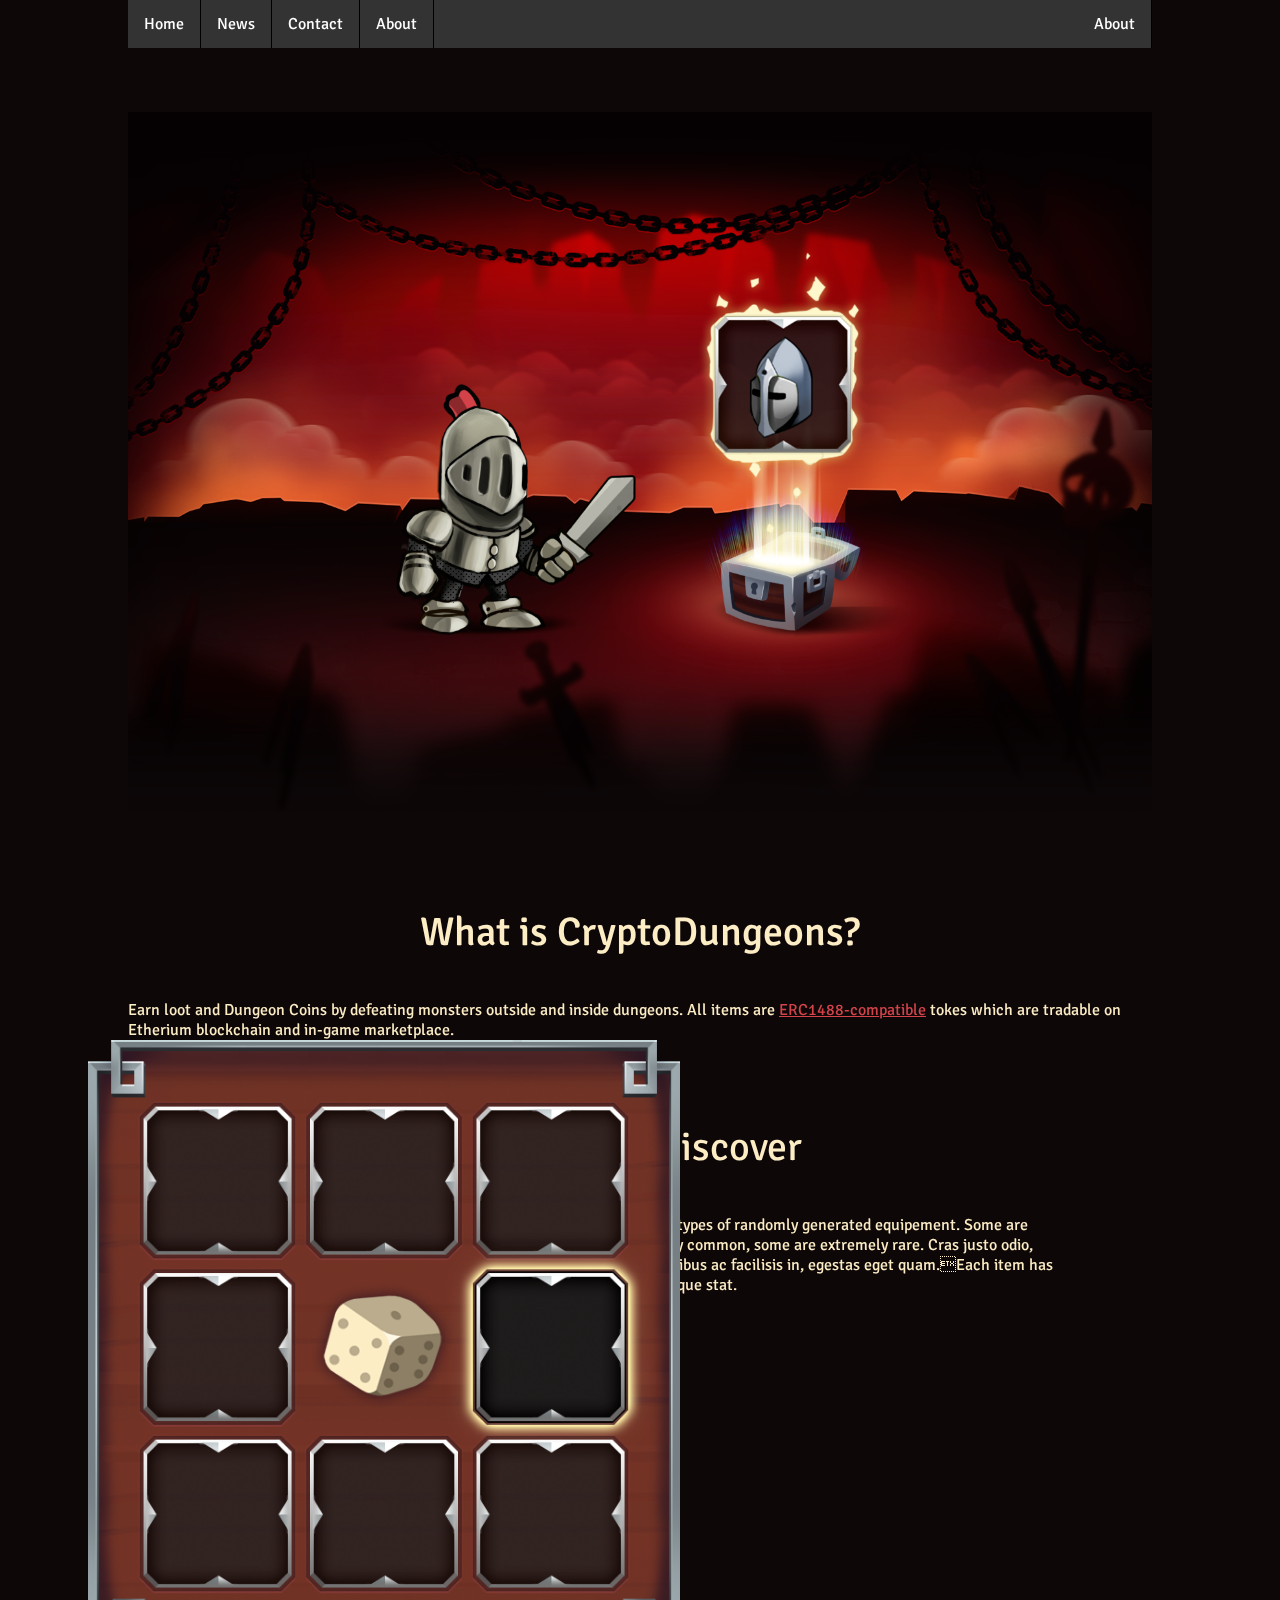
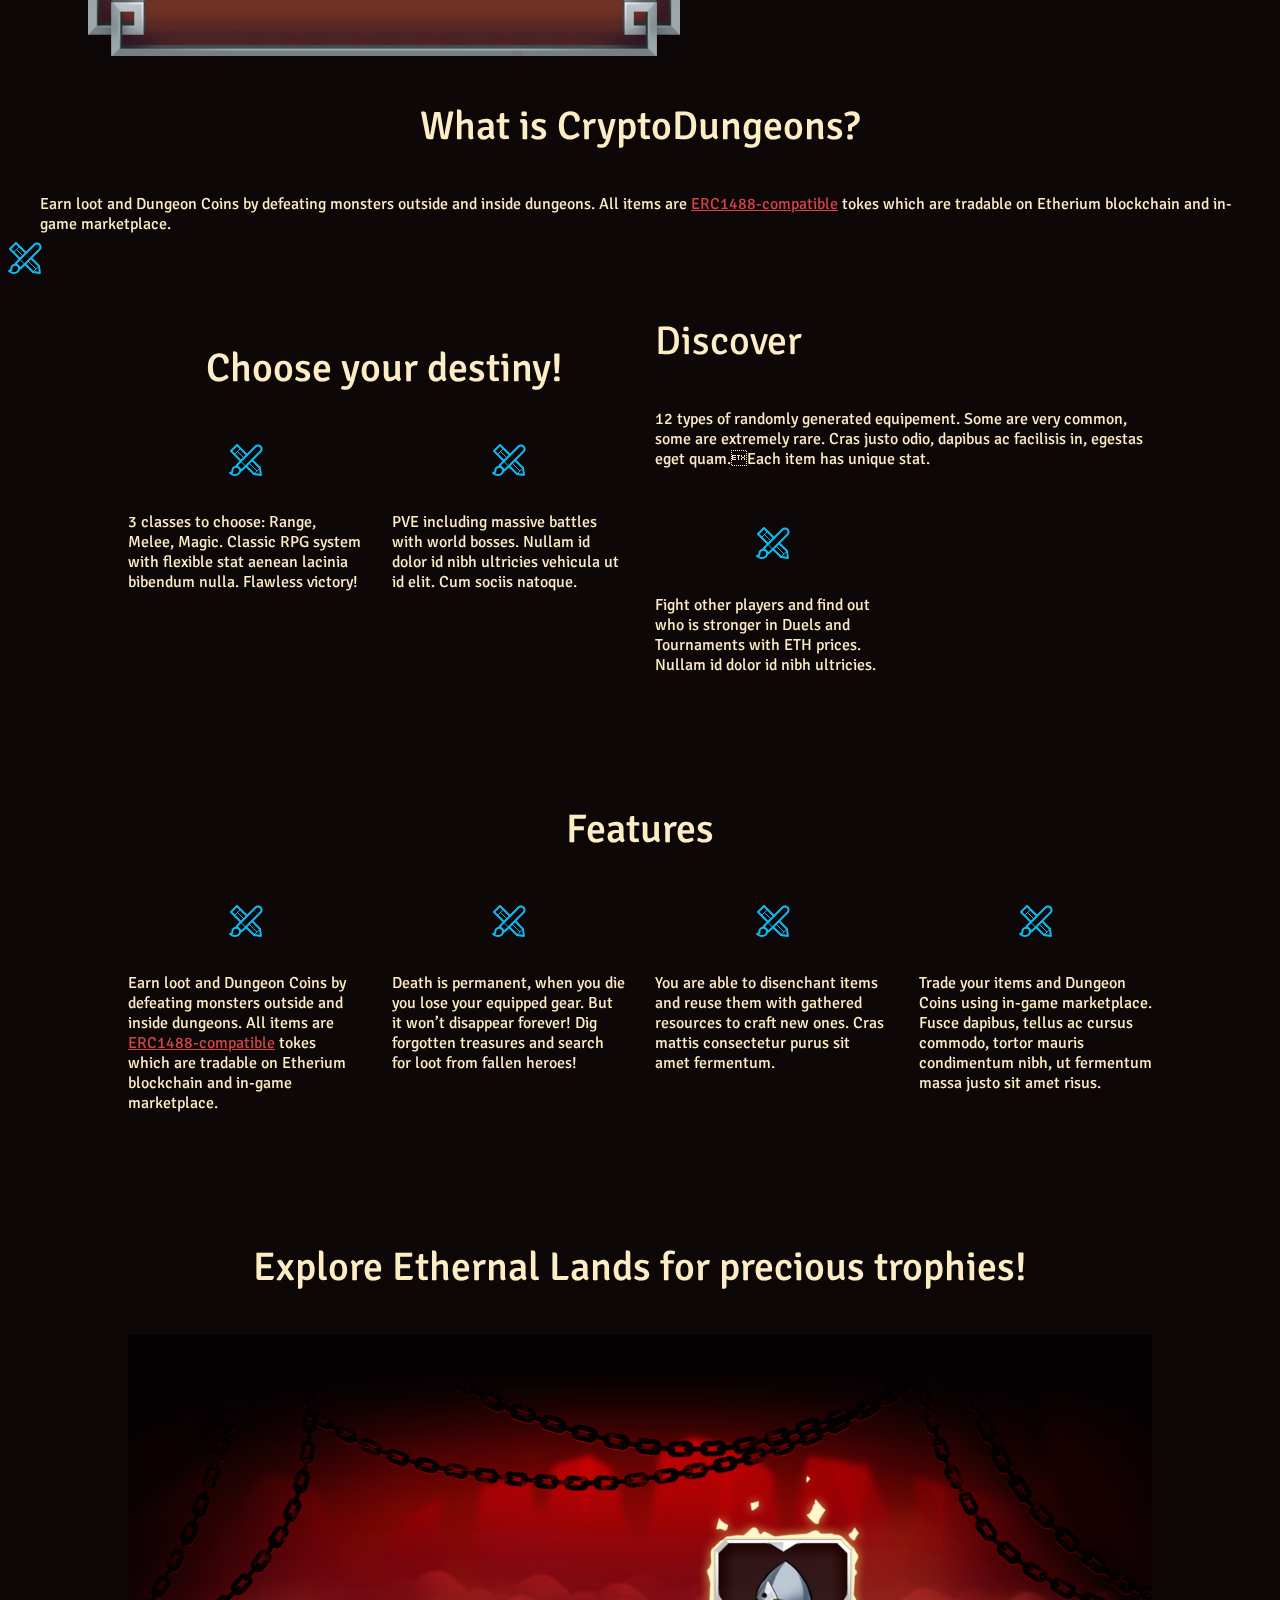
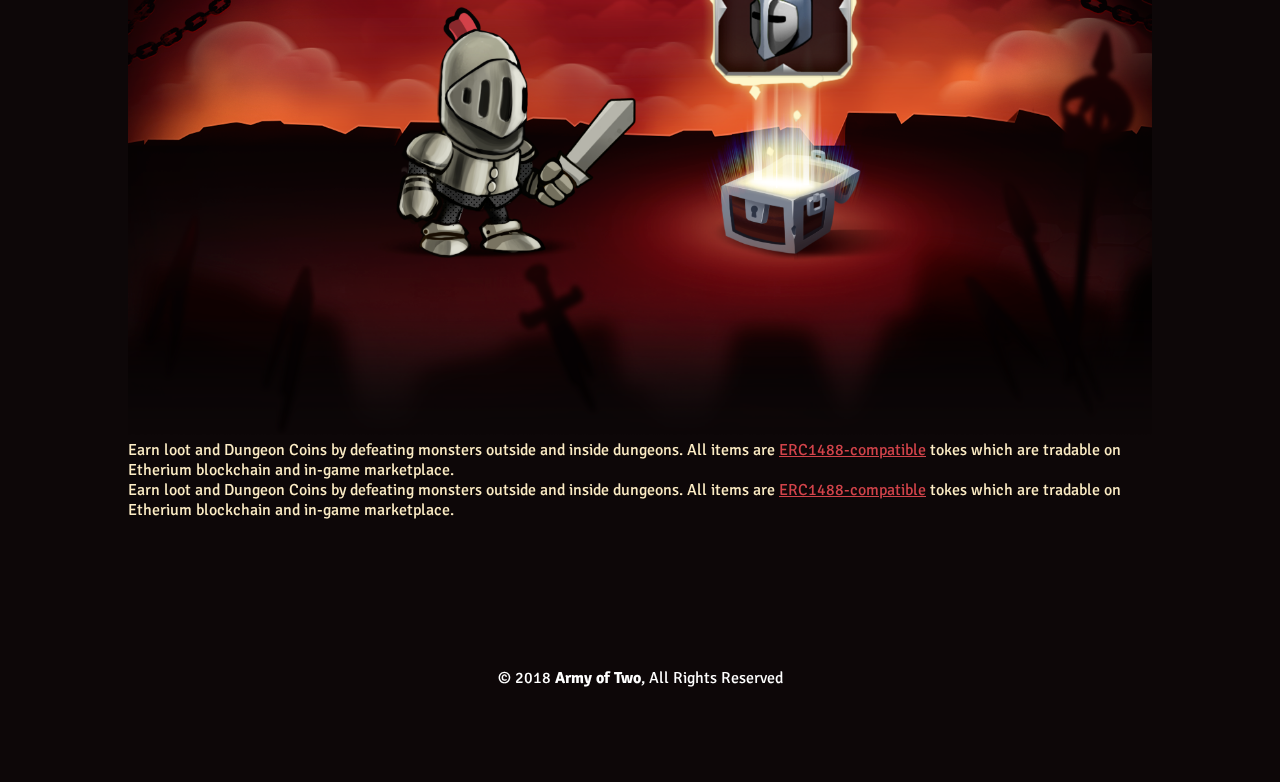
==== tmp/index.html @ 9dcef537 "test" ====
<!DOCTYPE HTML>
<html>
<head>
    <!-- <meta http-equiv="X-UA-Compatible" content="IE=edge"> -->
    <meta charset="utf-8">
    <meta name="viewport" content="width=device-width, initial-scale=1">
    <link rel="shortcut icon" href="favicon.ico">
    <title>Crypto Dungeons</title>
    <!-- Custom Fonts -->
    <link rel="stylesheet" href="fonts/font.css" type="text/css" charset="utf-8"/>
    <link href="https://fonts.googleapis.com/css?family=Signika" rel="stylesheet">
   
	<meta name="description" content=".">
    <meta name="keywords" content=".">
    <link rel="apple-touch-icon" href="images/touch/apple-touch-icon.png">
    <link rel="apple-touch-icon" sizes="72x72" href="images/touch/apple-touch-icon-72x72.png">
    <link rel="apple-touch-icon" sizes="114x114" href="images/touch/apple-touch-icon-114x114.png">
    <link rel="apple-touch-icon" sizes="144x144" href="images/touch/apple-touch-icon-144x144.png">
    <meta property="og:title" content="">
    <meta property="og:description" content="">
    <meta property="og:url" content="">
    <meta property="og:image" content="">
    <meta name="format-detection" content="telephone=no">
    <meta name="format-detection" content="address=no">
    <link rel="stylesheet" href="css/style.css">
    <!--[if lt IE 9]>
        <script src="js/html5.js"></script>
        <script src="js/respond.js"></script>
    <![endif]-->
</head>
<body class="no-js">
<div class="menu"><ul>
  <li><a class="active" href="#home">Home</a></li>
  <li><a href="#news">News</a></li>
  <li><a href="#contact">Contact</a></li>
  <li><a href="#about">About</a></li><li style="float:right"><a class="active" href="#about">About</a></li>
</ul></div>
    <div class="main">
    
        <!-- promo -->
        <div class="spanning">
            <div class="promo clearfix">
                <div class="wrap">
                    <img src="images/promo-bg.png" alt=""/>
              </div>
                </div>
            </div>
            
        <!-- what is -->
            <div class="discover clearfix">
                <div class="wrap">
                    <div class="title">
                    <h2>What is CryptoDungeons?</h2>
                    <p>Earn loot and Dungeon Coins by defeating monsters outside and inside dungeons. All items are <a href=".">ERC1488-compatible</a> tokes which are tradable on Etherium blockchain and in-game marketplace.
</p>
                </div>
                <div class="discover-content clearfix">
                        <h2><div align="left">Discover</div></h2>
                        <p>12 types of randomly generated equipement. Some are very common, some are extremely rare. Cras justo odio, dapibus ac facilisis in, egestas eget quam.Each item has unique stat.</p>
                    </div>
                    <div class="discover-img">
                        <div class="discover-img-inside"><img src="images/inventory.png" alt="inventory"></div>
                    </div>
                </div>
                <!-- /.wrap -->
            </div>
        
            <!-- modes -->
                
    <div class="spanning">
    <div class="border">
    <div class="title">
                    <h2>What is CryptoDungeons?</h2>
                    <p>Earn loot and Dungeon Coins by defeating monsters outside and inside dungeons. All items are <a href=".">ERC1488-compatible</a> tokes which are tradable on Etherium blockchain and in-game marketplace.
</p>
                </div>
                <div class="discover-content clearfix">
                        <h2><div align="left">Discover</div></h2>
                        <p>12 types of randomly generated equipement. Some are very common, some are extremely rare. Cras justo odio, dapibus ac facilisis in, egestas eget quam.Each item has unique stat.</p>
                    </div>
                    <div class="discover-img">
                        <div class="discover-img-inside"><img src="images/icon-illustration.svg" alt="inventory"></div>
                    </div>
    
    </div>
            <div class="promo clearfix">
                <div class="wrap">
                <div class="title">
                    <h2>Choose your destiny!</h2>
                </div>
            <div class="promo-wrapper clearfix">
            			<div class="promo-column">
                            <img src="images/icon-illustration.svg" alt="icon">
                            <h5>&nbsp;</h5>
                            <p>3 classes to choose: Range, Melee, Magic. Classic RPG system with flexible stat aenean lacinia bibendum nulla. Flawless victory!</p>
                            </div>
                        <div class="promo-column">
                            <img src="images/icon-illustration.svg" height="32" width="33" alt="">
                            <h5>&nbsp;</h5>
                            <p>PVE including massive battles with world bosses. Nullam id dolor id nibh ultricies vehicula ut id elit. Cum sociis natoque.</p>
                            </div>
                        <div class="promo-column">
                            <img src="images/icon-illustration.svg" height="32" width="34" alt="" class="icon">
                            <h5>&nbsp;</h5>
                            <p>Fight other players and find out who is stronger in Duels and Tournaments with ETH prices. Nullam id dolor id nibh ultricies.</p>
                            </div>
            </div>
                </div>
                </div>
            </div>
            
            <!-- features -->
        <div class="spanning">
            <div class="promo clearfix">
                <div class="wrap">
                    <div class="row">
                <div class="title">
                    <h2>Features</h2>
                </div>
            </div>
            <div class="promo-wrapper clearfix">
                        <div class="promo-column">
                            <img src="images/icon-illustration.svg" height="32" width="24" alt="loot">
                            <h5>&nbsp;</h5>
                            <p>Earn loot and Dungeon Coins by defeating monsters outside and inside dungeons. All items are <a href=".">ERC1488-compatible</a> tokes which are tradable on Etherium blockchain and in-game marketplace.</p>
                        </div>
                        <div class="promo-column">
                            <img src="images/icon-illustration.svg" height="32" width="33" alt="">
                            <h5>&nbsp;</h5>
                            <p>Death is permanent, when you die you lose your equipped gear. But it won’t disappear forever! Dig forgotten treasures and search for loot from fallen heroes!</p>
                        </div>
                        <div class="promo-column">
                            <img src="images/icon-illustration.svg" height="32" width="34" alt="" class="icon">
                            <h5>&nbsp;</h5>
                            <p>You are able to disenchant items and reuse them with gathered resources to craft new ones. Cras mattis consectetur purus sit amet fermentum.</p>
                        </div>
                        <div class="promo-column">
                            <img src="images/icon-illustration.svg" height="32" width="32" alt="">
                            <h5>&nbsp;</h5>
                            <p>Trade your items and Dungeon Coins using in-game marketplace. Fusce dapibus, tellus ac cursus commodo, tortor mauris condimentum nibh, ut fermentum massa justo sit amet risus. </p>
                        </div>
                    </div>
                </div>
            </div>
            
            <!-- map -->
        <div class="spanning">
            <div class="promo clearfix">
                <div class="wrap">
                  <div class="row">
                <div class="title">
                    <h2>Explore Ethernal Lands for precious trophies!</h2>
                </div>
            </div>
                    <img src="images/promo-bg.png" alt=""/>
                    <p>Earn loot and Dungeon Coins by defeating monsters outside and inside dungeons. All items are <a href=".">ERC1488-compatible</a> tokes which are tradable on Etherium blockchain and in-game marketplace.<br>Earn loot and Dungeon Coins by defeating monsters outside and inside dungeons. All items are <a href=".">ERC1488-compatible</a> tokes which are tradable on Etherium blockchain and in-game marketplace.
</p>
              </div>
                </div>
            </div>
            
        </div>
        <!-- /.spanning-columns -->
    <!-- /.main -->
    <footer>
        <div class="wrap">
            <p>&copy; 2018 <strong>Army of Two</strong>, All Rights Reserved</p>
        </div>
        <!-- /.wrap -->
    </footer>
</body>
</html>
---- tmp/fonts/font.css ----
@font-face {
    font-family: 'Signika', sans-serif;
    font-weight: normal;
    font-style: normal;

}
---- tmp/css/style.css ----
html,
body,
div,
ul,
ol,
li,
dl,
dt,
dd,
h1,
h2,
h3,
h4,
h5,
h6,
pre,
form,
dfn,
del,
p,
blockquote,
fieldset,
input,
textarea,
select,
article,
aside,
details,
figcaption,
figure,
footer,
header,
hgroup,
nav,
section,
button,
canvas,
video {
    font-family: 'Signika', sans-serif;
    font-weight: normal;
    font-style: normal;
    margin: 0;
    padding: 0;
}

h1,
h2,
h3,
h4,
h5,
h6,
pre,
code,
address,
caption,
cite,
code,
th,
dfn,
del {
    font-weight: normal;
    font-style: normal;
}

table {
    border-collapse: collapse;
    border-spacing: 0;
}

article,
aside,
details,
figcaption,
figure,
footer,
header,
nav,
section,
.clearfix {
    display: block
}

a > img {
    vertical-align: bottom
}

strong,
.strong,
b {
    font-weight: bold
}

del,
.del {
    text-decoration: line-through
}

img {
    max-width: 100%;
    width: auto;
    height: auto;
}

/* tools --------------------------  */

.clear {
    clear: both;
    display: block;
    line-height: 0;
    height: 0;
    font-size: 0;
}

.align-left {
    float: left !important
}

.align-right {
    float: right !important
}

.overflow-hidden {
    overflow: hidden;
    display: block;
}

/* common --------------------------  */

html {
    height: 100%;
    background: #0D0708;
}

body {
    height: 100%;
    font: 20px/36px /*"Helvetica Neue", Helvetica, Arial, sans-serif*/;
    color: #fdedc5;
    -webkit-font-smoothing: antialiased;
    -webkit-backface-visibility: hidden;
    -ms-text-size-adjust: 100%;
    -webkit-text-size-adjust: 100%;
}

.main {
    min-height: 100%;
    overflow: hidden;
    -moz-box-sizing: border-box;
    -webkit-box-sizing: border-box;
    box-sizing: border-box;
}

.wrap {
    margin: 0 auto;
    padding: 0 15px;
    max-width: 80%;
}

a {
    color: #d2434a;
    cursor: pointer;
    background: transparent;
    text-decoration: underline;
}

a:hover {
    color: #F87C88;
	text-decoration: underline;
}

a:active {
    color: #d2434a;
	text-decoration: underline;
}

/* header --------------------------  */

header {
    padding: 30%;
    background: url(../images/promo-bg.png) no-repeat center center fixed;;
    background-size:100%;
    color: #0D0708;
}

header h1 {
    font-size: 50px;
    line-height: 60px;
    font-weight: 500;
    margin-bottom: 38px;
}

h2 {
    font-size: 40px;
    line-height: 60px;
    font-weight: 500;
    margin-bottom: 38px;
	text-align: center;
}

header h1 span {
    font-weight: 200
}

.header-img {
    float: right
}

.header-wrapper {
    padding-top: 87px;
    max-width: 655px;
}

.border {
  padding: 40px;
  margin: 0 auto;
  background-color: #0D0708;
  border-image-source: url(http://tympanus.net/codrops-playground/assets/images/cssref/properties/border-image-slice/border-img.png);
  border-image-repeat: round;
  border-image-width: 27px;
  /* try adding/removing the `fill` keyword to see how that affects the middle slice of the image and its application as a background image */
  /* also change the value of the slice sizes, use one-value, two-value, three-value, and four-value syntax
  to get a clearer idea of how they work */
  border-image-slice: 27;
}

/* footer --------------------------  */

footer {
    background: #0D0708;
    color: white;
    font-size: 16px;
    line-height: 28px;
    padding: 90px 0;
    text-align: center;
    -moz-box-sizing: border-box;
    -webkit-box-sizing: border-box;
    box-sizing: border-box;
}

/* home --------------------------  */

/* content --------------------------  */

.menu ul {
    list-style-type: none;
    padding: 0;
    overflow: hidden;
    background-color: #333;
	max-width: 80%;
	display: block;
    margin-left: auto;
    margin-right: auto 
}

.menu li {
    float: left;
	
    border-right: 1px solid black;
}

.menu li a {
    display: block;
    color: white;
    text-align: center;
    padding: 14px 16px;
    text-decoration: none;
}

.menu li a:hover {
    background-color: #111;
}

.spanning {
    clear: both
}

.promo {
	padding-top: 64px;
	padding-right: 0;
	padding-bottom: 54px;
	padding-left: 0;
}

.promo-wrapper {
    margin: 0 -15px
}

.promo-column {
    padding: 0 15px 60px;
    float: left;
    -moz-box-sizing: border-box;
    -webkit-box-sizing: border-box;
    box-sizing: border-box;
    width: 25%;
	
}

.modes {
    padding: 0 15px 60px;
    float: left;
    -moz-box-sizing: border-box;
    -webkit-box-sizing: border-box;
    box-sizing: border-box;
    width: 30%;
}


.promo-column img {
	display: block;
    margin-left: auto;
    margin-right: auto 
}

.promo-column h5 {
    font: bold 18px/24px /*"Raleway", "Helvetica Neue", Helvetica, Arial, sans-serif;*/;
    text-transform: uppercase;
    margin-bottom: 12px;
}

.simple {
    padding: 104px 0 89px
}

.simple-content {
    float: right;
    padding-top: 37px;
    width: 420px;
}

.simple-content h3 {
    font: 700 48px/48px /*"Raleway", "Helvetica Neue", Helvetica, Arial, sans-serif*/;
    text-transform: uppercase;
    border-bottom: solid 6px #f4f4f4;
    padding-bottom: 43px;
    margin-bottom: 43px;
}

.simple-content ul {
    margin-bottom: 5px
}

.simple-content ul li {
    font-size: 23px;
    line-height: 32px;
    font-weight: 300;
    margin-bottom: 31px;
}

.simple-content ul li img {
    float: left;
    margin-right: 23px;
}

.simple-content ul li span {
    display: block;
    overflow: hidden;
}

.simple-img {
    float: left;
    max-width: 587px;
    width: 53%;
}

.simple-img img {
    display: block;
    margin: 0 auto;
}

.discover {
    padding: 31px 0 25px;
    background: #0D0708;
}

.discover-content {
    float: right;
    width: 50%;
    padding: 77px 97px 50px 15px;
    -moz-box-sizing: border-box;
    -webkit-box-sizing: border-box;
    box-sizing: border-box;
}


.discover-img {
    float: left;
    width: 50%;
}

.discover-img img {
    display: block
}

.discover-img-inside {
    margin: 0 -40px
}
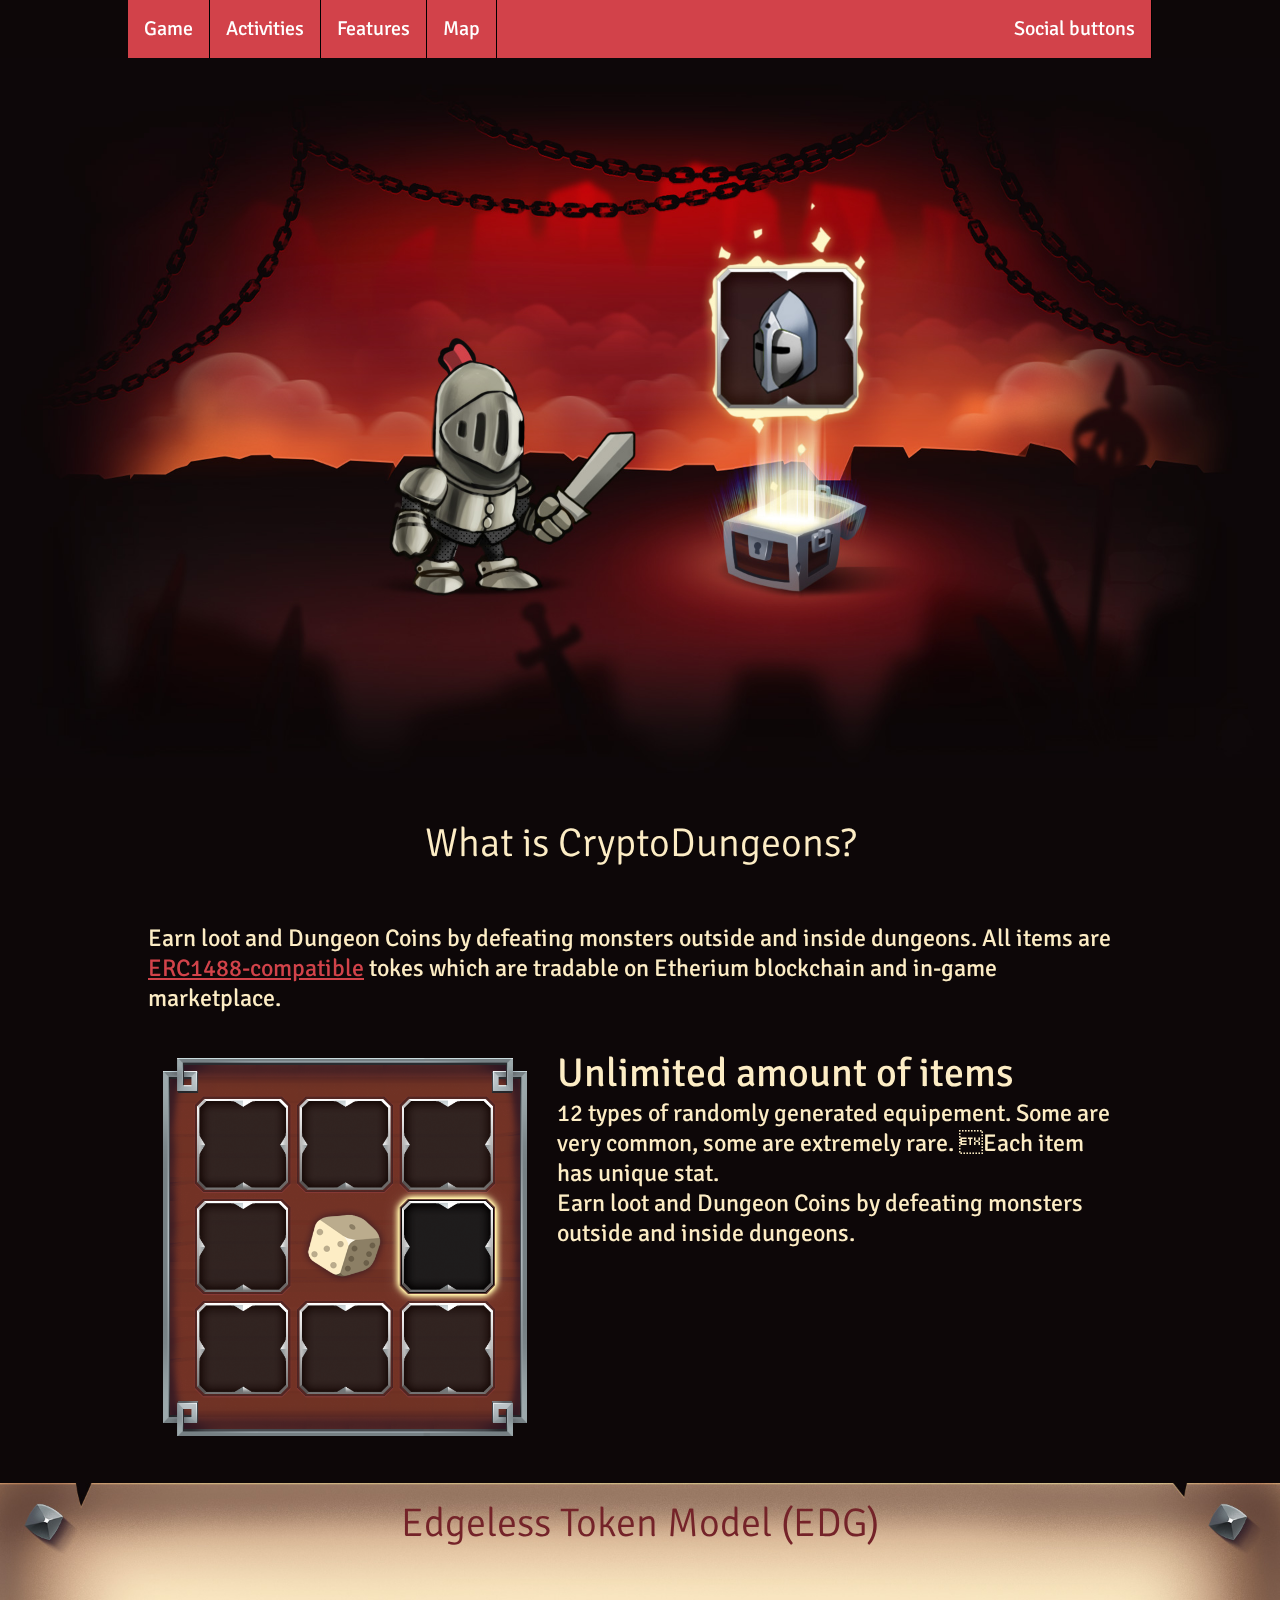
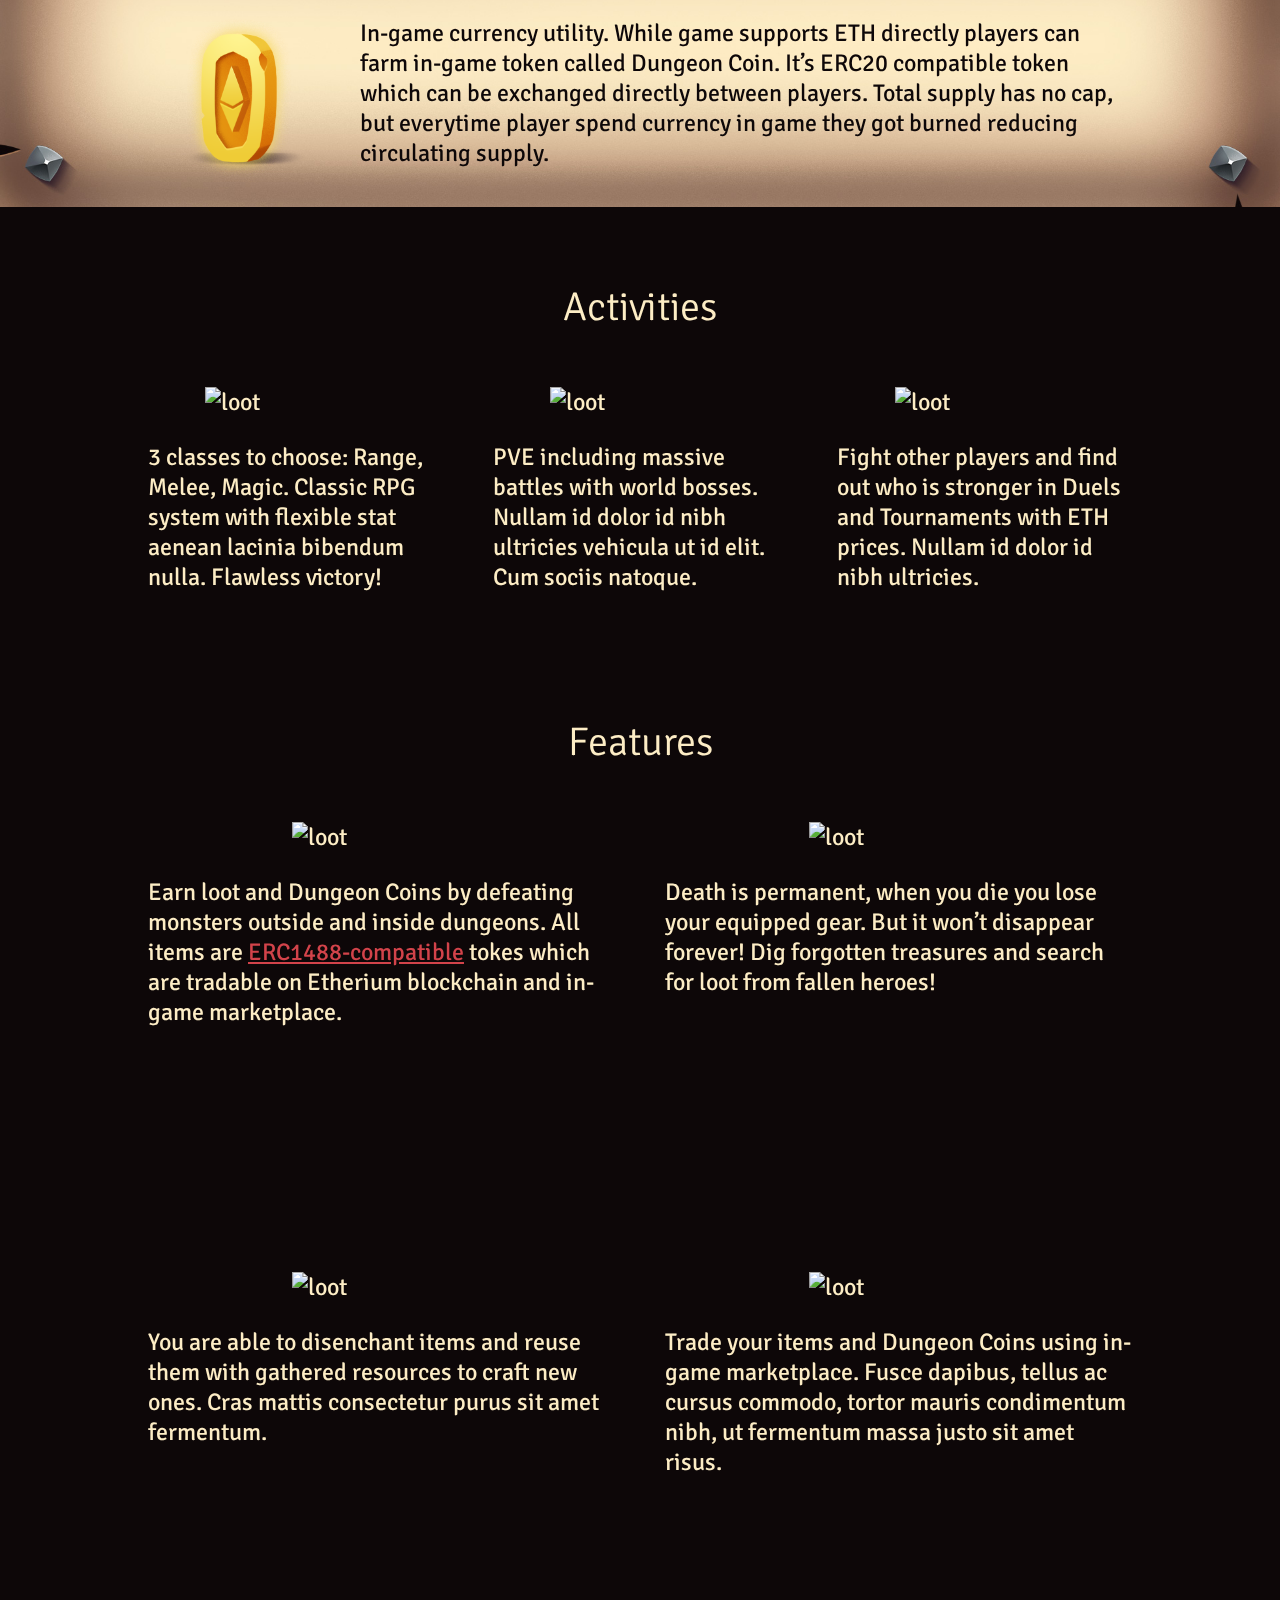
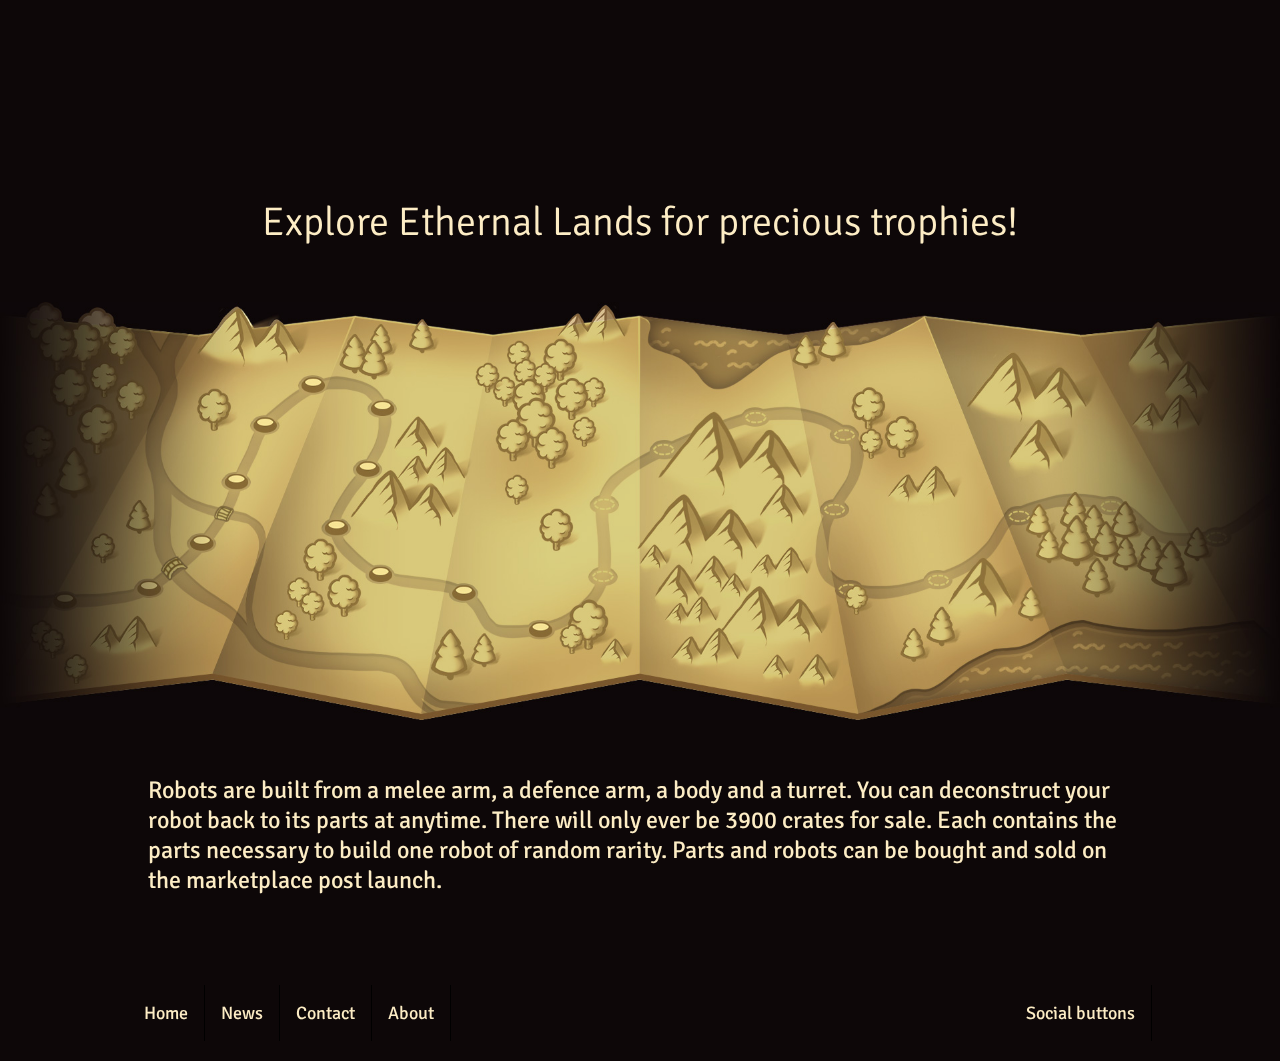
==== commit bf39c6b4: "test" ====
--- a/tmp/index.html
+++ b/tmp/index.html
@@ -3,7 +3,6 @@
 <head>
     <!-- <meta http-equiv="X-UA-Compatible" content="IE=edge"> -->
     <meta charset="utf-8">
-    <meta name="viewport" content="width=device-width, initial-scale=1">
     <link rel="shortcut icon" href="favicon.ico">
     <title>Crypto Dungeons</title>
     <!-- Custom Fonts -->
@@ -12,16 +11,6 @@
    
 	<meta name="description" content=".">
     <meta name="keywords" content=".">
-    <link rel="apple-touch-icon" href="images/touch/apple-touch-icon.png">
-    <link rel="apple-touch-icon" sizes="72x72" href="images/touch/apple-touch-icon-72x72.png">
-    <link rel="apple-touch-icon" sizes="114x114" href="images/touch/apple-touch-icon-114x114.png">
-    <link rel="apple-touch-icon" sizes="144x144" href="images/touch/apple-touch-icon-144x144.png">
-    <meta property="og:title" content="">
-    <meta property="og:description" content="">
-    <meta property="og:url" content="">
-    <meta property="og:image" content="">
-    <meta name="format-detection" content="telephone=no">
-    <meta name="format-detection" content="address=no">
     <link rel="stylesheet" href="css/style.css">
     <!--[if lt IE 9]>
         <script src="js/html5.js"></script>
@@ -30,143 +19,113 @@
 </head>
 <body class="no-js">
 <div class="menu"><ul>
-  <li><a class="active" href="#home">Home</a></li>
-  <li><a href="#news">News</a></li>
-  <li><a href="#contact">Contact</a></li>
-  <li><a href="#about">About</a></li><li style="float:right"><a class="active" href="#about">About</a></li>
+  <li><a href="#description">Game</a></li>
+  <li><a href="#activities">Activities</a></li>
+  <li><a href="#features">Features</a></li>
+  <li><a href="#map">Map</a></li><li style="float:right"><a class="social" href="#about">Social buttons</a></li>
 </ul></div>
     <div class="main">
     
-        <!-- promo -->
-        <div class="spanning">
-            <div class="promo clearfix">
-                <div class="wrap">
-                    <img src="images/promo-bg.png" alt=""/>
-              </div>
-                </div>
-            </div>
-            
-        <!-- what is -->
-            <div class="discover clearfix">
-                <div class="wrap">
-                    <div class="title">
-                    <h2>What is CryptoDungeons?</h2>
-                    <p>Earn loot and Dungeon Coins by defeating monsters outside and inside dungeons. All items are <a href=".">ERC1488-compatible</a> tokes which are tradable on Etherium blockchain and in-game marketplace.
-</p>
-                </div>
-                <div class="discover-content clearfix">
-                        <h2><div align="left">Discover</div></h2>
-                        <p>12 types of randomly generated equipement. Some are very common, some are extremely rare. Cras justo odio, dapibus ac facilisis in, egestas eget quam.Each item has unique stat.</p>
-                    </div>
-                    <div class="discover-img">
-                        <div class="discover-img-inside"><img src="images/inventory.png" alt="inventory"></div>
-                    </div>
-                </div>
-                <!-- /.wrap -->
-            </div>
-        
-            <!-- modes -->
-                
-    <div class="spanning">
-    <div class="border">
-    <div class="title">
-                    <h2>What is CryptoDungeons?</h2>
-                    <p>Earn loot and Dungeon Coins by defeating monsters outside and inside dungeons. All items are <a href=".">ERC1488-compatible</a> tokes which are tradable on Etherium blockchain and in-game marketplace.
-</p>
-                </div>
-                <div class="discover-content clearfix">
-                        <h2><div align="left">Discover</div></h2>
-                        <p>12 types of randomly generated equipement. Some are very common, some are extremely rare. Cras justo odio, dapibus ac facilisis in, egestas eget quam.Each item has unique stat.</p>
-                    </div>
-                    <div class="discover-img">
-                        <div class="discover-img-inside"><img src="images/icon-illustration.svg" alt="inventory"></div>
-                    </div>
+    <!-- intro --><section class="intro" id="intro">
+                    <div class="map"><img src="images/promo-bg.jpg" alt="intro"/></div></section>
     
-    </div>
-            <div class="promo clearfix">
+	<!-- description --><section class="description" id="description">
                 <div class="wrap">
                 <div class="title">
-                    <h2>Choose your destiny!</h2>
+                    <h2>What is CryptoDungeons?</h2>
+                </div><p>Earn loot and Dungeon Coins by defeating monsters outside and inside dungeons. All items are <a href="#">ERC1488-compatible</a> tokes which are tradable on Etherium blockchain and in-game marketplace.
+</p><br>
+
+<div class="clearfix">
+  <div class="column inventory"><img src="images/inventory.png" alt="inventory"></div>
+  <div class="column content">
+    <h2><div align="left">Unlimited amount of items</div></h2>
+    <p>12 types of randomly generated equipement. Some are very common, some are extremely rare. Each item has unique stat.</p>
+    <p>Earn loot and Dungeon Coins by defeating monsters outside and inside dungeons.</p>
+  </div>
+</div><!-- wrap --></div></section><!-- description -->
+
+	<!-- EDG --><section class="token" id="activities">
+                <div class="wrap"><div class="title">
+                    <h2 style="color:#742329">Edgeless Token Model (EDG)</h2>
                 </div>
-            <div class="promo-wrapper clearfix">
-            			<div class="promo-column">
-                            <img src="images/icon-illustration.svg" alt="icon">
-                            <h5>&nbsp;</h5>
-                            <p>3 classes to choose: Range, Melee, Magic. Classic RPG system with flexible stat aenean lacinia bibendum nulla. Flawless victory!</p>
-                            </div>
-                        <div class="promo-column">
-                            <img src="images/icon-illustration.svg" height="32" width="33" alt="">
-                            <h5>&nbsp;</h5>
-                            <p>PVE including massive battles with world bosses. Nullam id dolor id nibh ultricies vehicula ut id elit. Cum sociis natoque.</p>
-                            </div>
-                        <div class="promo-column">
-                            <img src="images/icon-illustration.svg" height="32" width="34" alt="" class="icon">
-                            <h5>&nbsp;</h5>
-                            <p>Fight other players and find out who is stronger in Duels and Tournaments with ETH prices. Nullam id dolor id nibh ultricies.</p>
-                            </div>
-            </div>
+<div class="clearfix">
+  <div class="column edg"><img src="images/coin.png" alt="inventory"></div>
+  <div class="column content-edg">
+  <p>In-game currency utility. While game supports ETH directly players can farm in-game token called Dungeon Coin. It’s ERC20 compatible token which can be exchanged directly between players. Total supply has no cap, but everytime player spend currency in game they got burned reducing circulating supply.</p>
+  </div>
+</div><!-- wrap --></div></section><!-- EDG -->
+    
+	<!-- avtivities --><section class="activities"><div class="wrap">
+                
+                <div class="title">
+                    <h2>Activities</h2>
                 </div>
-                </div>
-            </div>
-            
-            <!-- features -->
-        <div class="spanning">
-            <div class="promo clearfix">
-                <div class="wrap">
-                    <div class="row">
+                <div class="activities-columns clearfix">
+                    <div class="activity">
+                        <div class="icon"><img src="images/icon-class.svg" alt="loot"/></div>
+                        <p>3 classes to choose: Range, Melee, Magic. Classic RPG system with flexible stat aenean lacinia bibendum nulla. Flawless victory!</p>
+                    </div><!-- activity -->
+                    <div class="activity">
+                        <div class="icon"><img src="images/icon-pve.svg" alt="loot"/></div>
+                        <p>PVE including massive battles with world bosses. Nullam id dolor id nibh ultricies vehicula ut id elit. Cum sociis natoque.</p>
+                    </div><!-- activity -->
+                    <div class="activity">
+                        <div class="icon"><img src="images/icon-pvp.svg" alt="loot"/></div>
+                        <p>Fight other players and find out who is stronger in Duels and Tournaments with ETH prices. Nullam id dolor id nibh ultricies.</p>
+                    </div><!-- activity -->
+                </div><!-- activities-columns -->
+            </div><!-- wrap --></section><!-- activities -->
+    
+	<!-- features --><section class="features" id="features"><div class="wrap">
+                
                 <div class="title">
                     <h2>Features</h2>
                 </div>
-            </div>
-            <div class="promo-wrapper clearfix">
-                        <div class="promo-column">
-                            <img src="images/icon-illustration.svg" height="32" width="24" alt="loot">
-                            <h5>&nbsp;</h5>
-                            <p>Earn loot and Dungeon Coins by defeating monsters outside and inside dungeons. All items are <a href=".">ERC1488-compatible</a> tokes which are tradable on Etherium blockchain and in-game marketplace.</p>
-                        </div>
-                        <div class="promo-column">
-                            <img src="images/icon-illustration.svg" height="32" width="33" alt="">
-                            <h5>&nbsp;</h5>
-                            <p>Death is permanent, when you die you lose your equipped gear. But it won’t disappear forever! Dig forgotten treasures and search for loot from fallen heroes!</p>
-                        </div>
-                        <div class="promo-column">
-                            <img src="images/icon-illustration.svg" height="32" width="34" alt="" class="icon">
-                            <h5>&nbsp;</h5>
-                            <p>You are able to disenchant items and reuse them with gathered resources to craft new ones. Cras mattis consectetur purus sit amet fermentum.</p>
-                        </div>
-                        <div class="promo-column">
-                            <img src="images/icon-illustration.svg" height="32" width="32" alt="">
-                            <h5>&nbsp;</h5>
-                            <p>Trade your items and Dungeon Coins using in-game marketplace. Fusce dapibus, tellus ac cursus commodo, tortor mauris condimentum nibh, ut fermentum massa justo sit amet risus. </p>
-                        </div>
-                    </div>
-                </div>
-            </div>
+                <div class="features-columns clearfix">
+                    <div class="feature">
+                        <div class="icon"><img src="images/icon-chest.svg" alt="loot"/></div>
+                        <p>Earn loot and Dungeon Coins by defeating monsters outside and inside dungeons. All items are <a href=".">ERC1488-compatible</a> tokes which are tradable on Etherium blockchain and in-game marketplace.</p>
+                    </div><!-- feature -->
+                    <div class="feature">
+                        <div class="icon"><img src="images/icon-treasure.svg" alt="loot"/></div>
+                        <p>Death is permanent, when you die you lose your equipped gear. But it won’t disappear forever! Dig forgotten treasures and search for loot from fallen heroes!</p>
+                    </div><!-- feature -->
+                    <div class="feature">
+                        <div class="icon"><img src="images/icon-craft.svg" alt="loot"/></div>
+                        <p>You are able to disenchant items and reuse them with gathered resources to craft new ones. Cras mattis consectetur purus sit amet fermentum.</p>
+                    </div><!-- feature -->
+                    <div class="feature">
+                        <div class="icon"><img src="images/icon-shop.svg" alt="loot"></div>
+                        <p>Trade your items and Dungeon Coins using in-game marketplace. Fusce dapibus, tellus ac cursus commodo, tortor mauris condimentum nibh, ut fermentum massa justo sit amet risus.</p>
+                    </div><!-- feature -->
+                </div><!-- features-columns -->
+            </div><!-- wrap --></section><!-- features -->
             
-            <!-- map -->
-        <div class="spanning">
-            <div class="promo clearfix">
-                <div class="wrap">
-                  <div class="row">
+	<!-- map --><section class="map" id="map">
                 <div class="title">
                     <h2>Explore Ethernal Lands for precious trophies!</h2>
                 </div>
-            </div>
-                    <img src="images/promo-bg.png" alt=""/>
-                    <p>Earn loot and Dungeon Coins by defeating monsters outside and inside dungeons. All items are <a href=".">ERC1488-compatible</a> tokes which are tradable on Etherium blockchain and in-game marketplace.<br>Earn loot and Dungeon Coins by defeating monsters outside and inside dungeons. All items are <a href=".">ERC1488-compatible</a> tokes which are tradable on Etherium blockchain and in-game marketplace.
-</p>
-              </div>
-                </div>
-            </div>
-            
-        </div>
-        <!-- /.spanning-columns -->
-    <!-- /.main -->
-    <footer>
-        <div class="wrap">
-            <p>&copy; 2018 <strong>Army of Two</strong>, All Rights Reserved</p>
-        </div>
+                    <div class="map"><img src="images/map.jpg" alt="map"/></div>
+                    
+                    <div class="wrap">
+                    <br>
+                    <p>Robots are built from a melee arm, a defence arm, a body and a turret. You can deconstruct your robot back to its parts at anytime.
+There will only ever be 3900 crates for sale. Each contains the parts necessary to build one robot of random rarity. Parts and robots can be bought and sold on the marketplace post launch.
+</p></div><!-- wrap -->
+              </section><!-- map -->
+    
+            	
+	<!-- footer --><footer>
+        <div class="footer"><ul>
+  <li><a href="#home">Home</a></li>
+  <li><a href="#news">News</a></li>
+  <li><a href="#contact">Contact</a></li>
+  <li><a href="#about">About</a></li><li style="float:right"><a class="social" href="#about">Social buttons</a></li>
+</ul></div>
         <!-- /.wrap -->
     </footer>
+
+                    </div><!-- main -->
 </body>
 </html>--- a/tmp/css/style.css
+++ b/tmp/css/style.css
@@ -2,40 +2,11 @@
 body,
 div,
 ul,
-ol,
 li,
-dl,
-dt,
-dd,
-h1,
 h2,
-h3,
-h4,
 h5,
-h6,
-pre,
-form,
-dfn,
-del,
 p,
-blockquote,
-fieldset,
-input,
-textarea,
-select,
-article,
-aside,
-details,
-figcaption,
-figure,
-footer,
-header,
-hgroup,
-nav,
-section,
-button,
-canvas,
-video {
+footer {
     font-family: 'Signika', sans-serif;
     font-weight: normal;
     font-style: normal;
@@ -43,89 +14,6 @@
     padding: 0;
 }
 
-h1,
-h2,
-h3,
-h4,
-h5,
-h6,
-pre,
-code,
-address,
-caption,
-cite,
-code,
-th,
-dfn,
-del {
-    font-weight: normal;
-    font-style: normal;
-}
-
-table {
-    border-collapse: collapse;
-    border-spacing: 0;
-}
-
-article,
-aside,
-details,
-figcaption,
-figure,
-footer,
-header,
-nav,
-section,
-.clearfix {
-    display: block
-}
-
-a > img {
-    vertical-align: bottom
-}
-
-strong,
-.strong,
-b {
-    font-weight: bold
-}
-
-del,
-.del {
-    text-decoration: line-through
-}
-
-img {
-    max-width: 100%;
-    width: auto;
-    height: auto;
-}
-
-/* tools --------------------------  */
-
-.clear {
-    clear: both;
-    display: block;
-    line-height: 0;
-    height: 0;
-    font-size: 0;
-}
-
-.align-left {
-    float: left !important
-}
-
-.align-right {
-    float: right !important
-}
-
-.overflow-hidden {
-    overflow: hidden;
-    display: block;
-}
-
-/* common --------------------------  */
-
 html {
     height: 100%;
     background: #0D0708;
@@ -133,7 +21,7 @@
 
 body {
     height: 100%;
-    font: 20px/36px /*"Helvetica Neue", Helvetica, Arial, sans-serif*/;
+    font: 24px/30px 'Signika', "Helvetica Neue", Helvetica, Arial, sans-serif;
     color: #fdedc5;
     -webkit-font-smoothing: antialiased;
     -webkit-backface-visibility: hidden;
@@ -141,19 +29,21 @@
     -webkit-text-size-adjust: 100%;
 }
 
-.main {
-    min-height: 100%;
-    overflow: hidden;
-    -moz-box-sizing: border-box;
-    -webkit-box-sizing: border-box;
-    box-sizing: border-box;
-}
-
-.wrap {
-    margin: 0 auto;
-    padding: 0 15px;
-    max-width: 80%;
-}
+h2 {
+    font-size: 40px;
+    font-weight: 300;
+    margin-bottom: 10px;
+	text-align: center;
+}
+
+img {
+    max-width: 100%;
+	max-height: 100%;
+    width: auto;
+    height: auto;
+}
+
+/* links --------------------------  */
 
 a {
     color: #d2434a;
@@ -172,89 +62,28 @@
 	text-decoration: underline;
 }
 
-/* header --------------------------  */
-
-header {
-    padding: 30%;
-    background: url(../images/promo-bg.png) no-repeat center center fixed;;
-    background-size:100%;
-    color: #0D0708;
-}
-
-header h1 {
-    font-size: 50px;
-    line-height: 60px;
-    font-weight: 500;
-    margin-bottom: 38px;
-}
-
-h2 {
-    font-size: 40px;
-    line-height: 60px;
-    font-weight: 500;
-    margin-bottom: 38px;
-	text-align: center;
-}
-
-header h1 span {
-    font-weight: 200
-}
-
-.header-img {
-    float: right
-}
-
-.header-wrapper {
-    padding-top: 87px;
-    max-width: 655px;
-}
-
-.border {
-  padding: 40px;
-  margin: 0 auto;
-  background-color: #0D0708;
-  border-image-source: url(http://tympanus.net/codrops-playground/assets/images/cssref/properties/border-image-slice/border-img.png);
-  border-image-repeat: round;
-  border-image-width: 27px;
-  /* try adding/removing the `fill` keyword to see how that affects the middle slice of the image and its application as a background image */
-  /* also change the value of the slice sizes, use one-value, two-value, three-value, and four-value syntax
-  to get a clearer idea of how they work */
-  border-image-slice: 27;
-}
-
-/* footer --------------------------  */
-
-footer {
-    background: #0D0708;
-    color: white;
-    font-size: 16px;
-    line-height: 28px;
-    padding: 90px 0;
-    text-align: center;
-    -moz-box-sizing: border-box;
-    -webkit-box-sizing: border-box;
-    box-sizing: border-box;
-}
-
-/* home --------------------------  */
-
-/* content --------------------------  */
+a:visited {
+    color: grey;
+	text-decoration: underline;
+}
+
+/* navigation --------------------------  */
 
 .menu ul {
     list-style-type: none;
+	font-size: 20px;
     padding: 0;
     overflow: hidden;
-    background-color: #333;
+    background-color: #D2424A;
 	max-width: 80%;
 	display: block;
     margin-left: auto;
-    margin-right: auto 
+    margin-right: auto;
 }
 
 .menu li {
     float: left;
-	
-    border-right: 1px solid black;
+	border-right: 1px solid black;
 }
 
 .menu li a {
@@ -266,130 +95,193 @@
 }
 
 .menu li a:hover {
-    background-color: #111;
-}
-
-.spanning {
-    clear: both
-}
-
-.promo {
-	padding-top: 64px;
-	padding-right: 0;
-	padding-bottom: 54px;
-	padding-left: 0;
-}
-
-.promo-wrapper {
-    margin: 0 -15px
+    background-color: #742329;
+}
+
+/* sections --------------------------  */
+
+section,
+.clearfix {
+    display: block;
+}
+
+.token {
+    margin: 10px 0 60px;
+	background: url(../images/script.jpg) no-repeat;
+	-moz-background-size: cover;
+    -webkit-background-size: cover;
+    -o-background-size: cover;
+    background-size: cover;
+    -moz-box-sizing: border-box;
+    -webkit-box-sizing: border-box;
+    box-sizing: border-box;
+}
+
+.activities {
+    margin: 10px 0 60px;
+}
+
+.activities-columns {
+    margin: 0 -25px;
+}
+
+.activity {
+    float: left;
+    width: 33.33%;
+    text-align: left;
+    padding: 0 25px;
+    margin: 0 0 50px;
+    box-sizing: border-box;
+}
+
+.features {
+    margin: 10px 0 60px;
+}
+
+.features-columns {
+    margin: 0 -25px;
+}
+
+.feature {
+    float: left;
+    width: 50%;
+	height: 400px;
+    text-align: left;
+    padding: 0 25px;
+    margin: 0 0 50px;
+    box-sizing: border-box;
+}
+
+.column {
+    float: left;
+    padding: 15px;
+}
+
+.clearfix::after {
+    content: "";
+    clear: both;
+    display: table;
+}
+
+.inventory {
+	float: left;
+    width: 40%;
+}
+
+.content {
+    width: 60%;
+}
+
+.edg {
+	float: left;
+    width: 20%;
+}
+
+.content-edg {
+    width: 80%;
+	color: #0d0708;
 }
 
 .promo-column {
-    padding: 0 15px 60px;
-    float: left;
-    -moz-box-sizing: border-box;
-    -webkit-box-sizing: border-box;
-    box-sizing: border-box;
-    width: 25%;
+    padding: 20px;
+    float: left;
+    -moz-box-sizing: border-box;
+    -webkit-box-sizing: border-box;
+    box-sizing: border-box;
+    width: 50%;
 	
 }
 
-.modes {
-    padding: 0 15px 60px;
-    float: left;
-    -moz-box-sizing: border-box;
-    -webkit-box-sizing: border-box;
-    box-sizing: border-box;
-    width: 30%;
-}
-
-
 .promo-column img {
 	display: block;
     margin-left: auto;
     margin-right: auto 
 }
 
-.promo-column h5 {
-    font: bold 18px/24px /*"Raleway", "Helvetica Neue", Helvetica, Arial, sans-serif;*/;
-    text-transform: uppercase;
-    margin-bottom: 12px;
-}
-
-.simple {
-    padding: 104px 0 89px
-}
-
-.simple-content {
-    float: right;
-    padding-top: 37px;
-    width: 420px;
-}
-
-.simple-content h3 {
-    font: 700 48px/48px /*"Raleway", "Helvetica Neue", Helvetica, Arial, sans-serif*/;
-    text-transform: uppercase;
-    border-bottom: solid 6px #f4f4f4;
-    padding-bottom: 43px;
-    margin-bottom: 43px;
-}
-
-.simple-content ul {
-    margin-bottom: 5px
-}
-
-.simple-content ul li {
-    font-size: 23px;
-    line-height: 32px;
-    font-weight: 300;
-    margin-bottom: 31px;
-}
-
-.simple-content ul li img {
-    float: left;
-    margin-right: 23px;
-}
-
-.simple-content ul li span {
+/* footer --------------------------  */
+
+footer,
+.clearfix {
+    display: block
+}
+
+footer {
+    background: #0D0708;
+	font-size: 18px;
+    color: white;
+    line-height: 28px;
+	margin-top: 70px;
+    padding: 20px 0;
+    text-align: center;
+    -moz-box-sizing: border-box;
+    -webkit-box-sizing: border-box;
+    box-sizing: border-box;
+}
+
+.footer ul {
+    list-style-type: none;
+    padding: 0;
+    overflow: hidden;
+	max-width: 80%;
+	display: block;
+    margin-left: auto;
+    margin-right: auto;
+}
+
+.footer li {
+    float: left;
+	border-right: 1px solid black;
+}
+
+.footer li a {
     display: block;
+    color: #fdedc5;
+    text-align: center;
+    padding: 14px 16px;
+    text-decoration: none;
+}
+
+.footer li a:hover {
+    color: white;
+}
+
+/* misc --------------------------  */
+
+* {
+    box-sizing: border-box;
+}
+
+.main {
+    min-height: 100%;
     overflow: hidden;
-}
-
-.simple-img {
-    float: left;
-    max-width: 587px;
-    width: 53%;
-}
-
-.simple-img img {
-    display: block;
+    -moz-box-sizing: border-box;
+    -webkit-box-sizing: border-box;
+    box-sizing: border-box;
+}
+
+.wrap {
     margin: 0 auto;
-}
-
-.discover {
-    padding: 31px 0 25px;
-    background: #0D0708;
-}
-
-.discover-content {
-    float: right;
-    width: 50%;
-    padding: 77px 97px 50px 15px;
-    -moz-box-sizing: border-box;
-    -webkit-box-sizing: border-box;
-    box-sizing: border-box;
-}
-
-
-.discover-img {
-    float: left;
-    width: 50%;
-}
-
-.discover-img img {
-    display: block
-}
-
-.discover-img-inside {
-    margin: 0 -40px
+    padding: 0 20px;
+    max-width: 80%;
+}
+
+.title {
+	margin-top: 25px;
+	margin-bottom: 30px;
+    padding: 25px;
+}
+
+.icon img {
+	display: block;
+    margin-left: auto;
+    margin-right: auto;
+	margin-bottom: 25px;
+	width: 180px;
+}
+
+.map img {
+	display: block;
+    margin-left: auto;
+    margin-right: auto;
+	margin-bottom: 25px;
 }